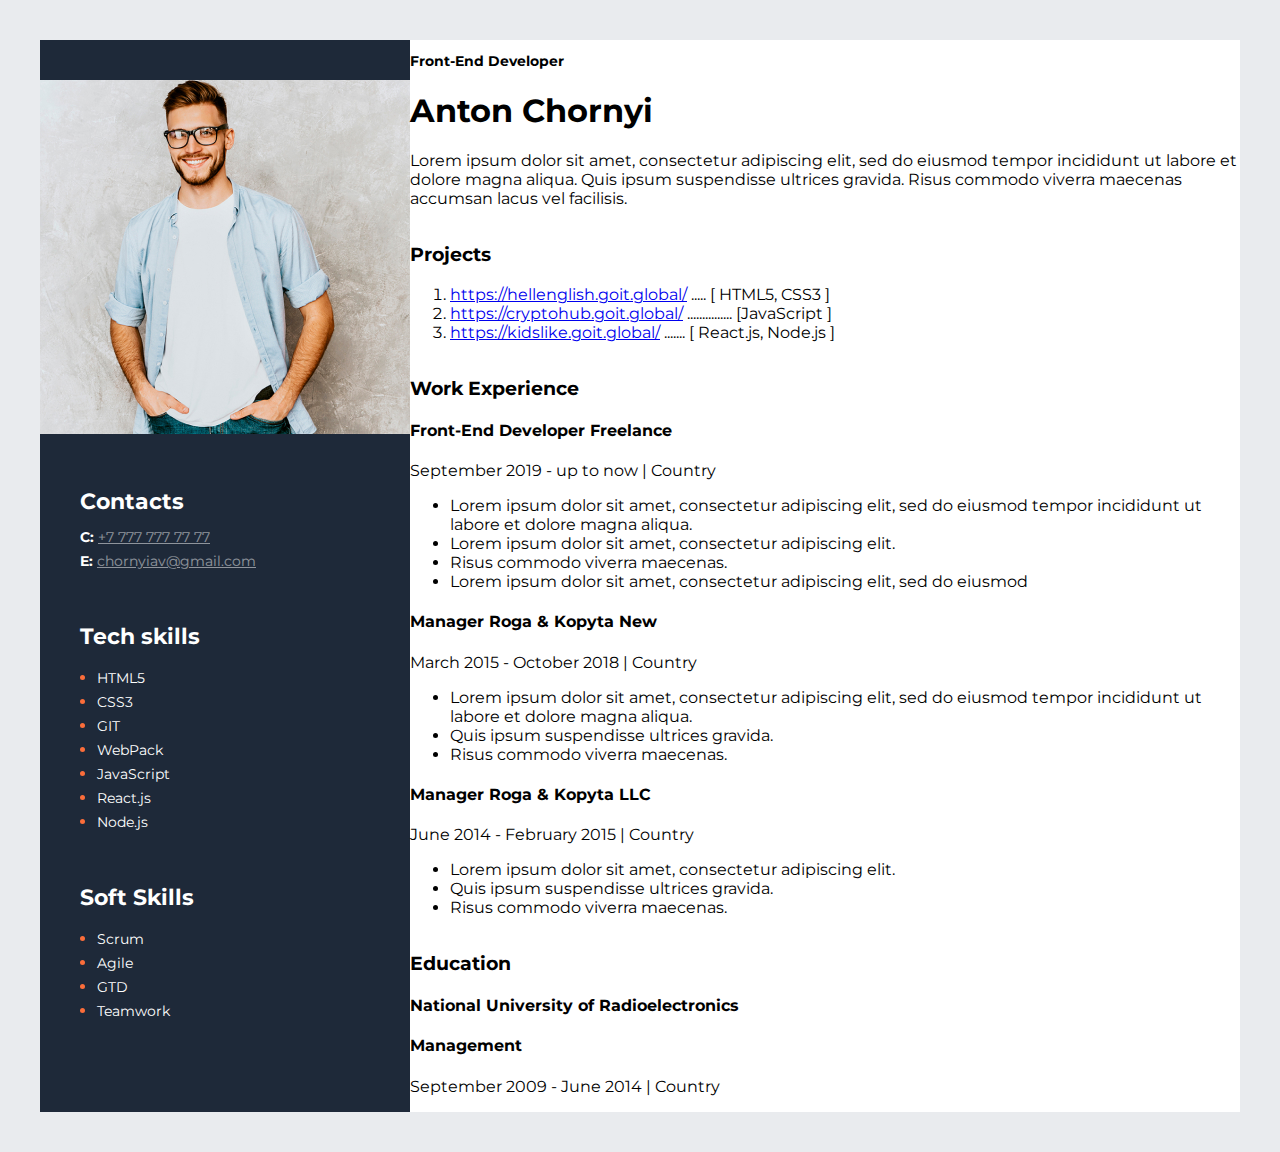
==== index.html @ 3cbfc280 "first commit" ====
<!DOCTYPE html>
<html lang="en">

<head>
  <meta charset="UTF-8">
  <meta http-equiv="X-UA-Compatible" content="IE=edge">
  <meta name="viewport" content="width=device-width, initial-scale=1.0">
  <title>My resume</title>
  <link rel="preconnect" href="https://fonts.googleapis.com">
  <link rel="preconnect" href="https://fonts.gstatic.com" crossorigin>
  <link href="https://fonts.googleapis.com/css2?family=Montserrat&display=swap" rel="stylesheet">

  <link rel="stylesheet" href="css/style.css">


</head>

<body>
  <!----main section-->
  <div class="main-conteiner">
    <!----main content section-->
    <div class="main-content-section">
      <!----about-me-section-->
      <div class="about-me-section">
        <h2 class="about-me-profession">Front-End Developer</h2>
        <h1>Anton Chornyi</h1>
        <p> Lorem ipsum dolor sit amet, consectetur adipiscing elit, sed do eiusmod tempor incididunt ut labore et
          dolore magna aliqua. Quis ipsum suspendisse ultrices gravida. Risus commodo viverra maecenas accumsan lacus
            vel facilisis. </p>

          </select>
      </div>
      <!----my-project-->
      <div class="my-project">
        <h3>Projects</h3>
        <ol>
          <li class="projects-item">
            <a href="https://hellenglish.goit.global/">https://hellenglish.goit.global/</a>
            <span>.....</span>
            <span>[ HTML5, CSS3 ]</span>
          </li>
          <li>
            <a href=" https://cryptohub.goit.global/">https://cryptohub.goit.global/</a>
            <span>...............</span>
            <span>[JavaScript ]</span>
          </li>
          <li>
            <a href="https://kidslike.goit.global/">https://kidslike.goit.global/</a>
            <span>.......</span>
            <span>[ React.js, Node.js ]</span>
          </li>
        </ol>

      </div>
      <!----my-work-experience-->
      <div class="my-work-experience">
        <h3>Work Experience</h3>
        <!----company 3-->
        <div>
          <h4>Front-End Developer Freelance</h4>
          <p>September 2019 - up to now | Country</p>
          <ul>
            <li>Lorem ipsum dolor sit amet, consectetur adipiscing elit, sed do eiusmod tempor incididunt ut labore et
              dolore magna aliqua.</li>
            <li>Lorem ipsum dolor sit amet, consectetur adipiscing elit.</li>
            <li>Risus commodo viverra maecenas.</li>
            <li>Lorem ipsum dolor sit amet, consectetur adipiscing elit, sed do eiusmod</li>
          </ul>
        </div>
        <!----company 2-->
        <div>
          <h4>Manager Roga & Kopyta New</h4>
          <p>March 2015 - October 2018 | Country</p>
          <ul>
            <li>Lorem ipsum dolor sit amet, consectetur adipiscing elit, sed do eiusmod tempor incididunt ut labore et
              dolore magna aliqua.</li>
            <li>Quis ipsum suspendisse ultrices gravida.</li>
            <li>Risus commodo viverra maecenas.</li>
        </div>
        <!----company 1-->
        <div>
          <h4>Manager Roga & Kopyta LLC</h4>
          <p>June 2014 - February 2015 | Country</p>
          <ul>
            <li>Lorem ipsum dolor sit amet, consectetur adipiscing elit. </li>
            <li>Quis ipsum suspendisse ultrices gravida.</li>
            <li>Risus commodo viverra maecenas.</li>
        </div>
      </div>
      <!----my education-->
      <div class="my-education">
        <h3>Education</h3>
        <h4>National University of Radioelectronics</h4>
        <h4>Management</h4>
        <p>September 2009 - June 2014 | Country</p>
      </div>
    </div>
    <!----sidebar section-->
    <aside class="sidebar-section">
      <img src="img/photo.jpg" alt="my photo">
      <!----contacts section-->
      <div class="contacts-section">
        <h3 class="sidebar-title">Contacts</h3>
        <div>
          <span class="contacts-section-type">C:</span>
          <a class="contacts-section-link" href="tel:+7 777 777 77 77">+7 777 777 77 77</a>
        </div>
        <div>
          <span class="contacts-section-type">E:</span>
          <a class="contacts-section-link" href="mailto:chornyiav@gmail.com">chornyiav@gmail.com</a>
        </div>
      </div>
      <!----tech skills-->
      <div class="tech-skills">
        <h3 class="sidebar-title">Tech skills</h3>
        <ul class="skills">
          <li class="skills-item"><span class="skills-item-text">HTML5</span> </li>
          <li class="skills-item"><span class="skills-item-text">CSS3</span></li>
          <li class="skills-item"><span class="skills-item-text">GIT</span></li>
          <li class="skills-item"><span class="skills-item-text">WebPack</span></li>
          <li class="skills-item"><span class="skills-item-text">JavaScript</span></li>
          <li class="skills-item"><span class="skills-item-text">React.js</span></li>
          <li class="skills-item"><span class="skills-item-text">Node.js</span></li>
        </ul>
      </div>
      <!----soft skills-->
      <div class="soft-skills">
        <h3 class="sidebar-title">Soft Skills</h3>
        <ul class="skills">
          <li class="skills-item"><span class="skills-item-text">Scrum</span></li>
          <li class="skills-item"><span class="skills-item-text">Agile</span></li>
          <li class="skills-item"><span class="skills-item-text">GTD</span></li>
          <li class="skills-item"><span class="skills-item-text">Teamwork</span></li>
        </ul>
      </div>
    </aside>
  </div>
</body>

</html>
---- css/style.css ----
body {
    font-family: 'Montserrat', sans-serif;  
    background-color:#E9EBEE ;
}

.main-conteiner{
    display: flex;
    flex-direction: row-reverse;
    width: 1200px;
    background: white;
    margin: 40px auto;
}
.about-me-profession
 {
font-size: 14px;
font-weight: 700;
color: black;
}
.main-content-section{
display: flex;
flex-direction: column ;
}
.about-me-section{
}
.my-project{ 
}
.my-work-experience{ 
}
.my-education{
}
/* sidebar-section */
.sidebar-section{
background-color: #1E2939;
padding: 40px 0px;
}
.contacts-section,.tech-skills,.soft-skills {
margin:  50px 0 0 40px;
}
.sidebar-title{

font-style: normal;
font-weight: bold;
font-size: 22px;
line-height: 27px;
color: #FFFFFF;
margin-bottom: 10px;
}
/* contacts-section */
.contacts-section-type{
    font-style: normal;
    font-weight: bold;
    font-size: 14px;
    line-height: 24px;
    color: #FFFFFF;
}
.contacts-section-link{
    font-style: normal;
    font-weight: normal;
    font-size: 14px;
    line-height: 24px;
    text-decoration-line: underline;
    color: #FFFFFF;
    opacity: 0.5;
}
/* skills */
.skills{
padding: 0 0 0 17px;
}
.skills-item{
    color: #FB6D3A;
}
.skills-item-text{
font-style: normal;
font-weight: normal;
font-size: 14px;
line-height: 24px;
color: #FFFFFF;
}
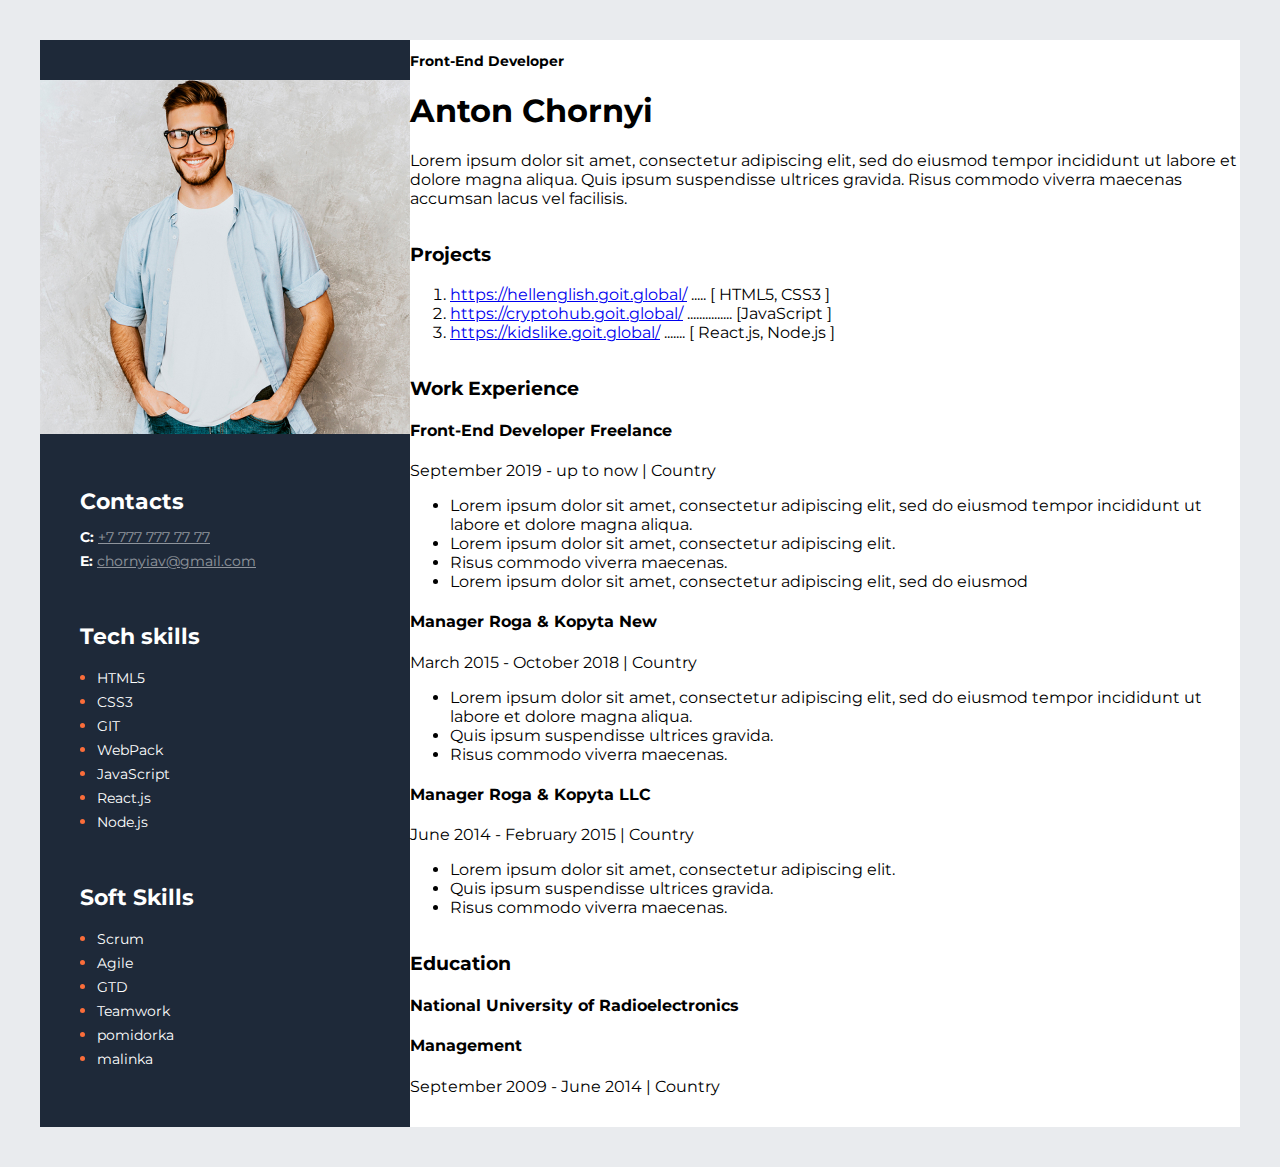
==== commit a4b32da0: "four commit" ====
--- a/index.html
+++ b/index.html
@@ -131,6 +131,8 @@
           <li class="skills-item"><span class="skills-item-text">Agile</span></li>
           <li class="skills-item"><span class="skills-item-text">GTD</span></li>
           <li class="skills-item"><span class="skills-item-text">Teamwork</span></li>
+          <li class="skills-item"><span class="skills-item-text">pomidorka</span></li>
+          <li class="skills-item"><span class="skills-item-text">malinka</span></li>
         </ul>
       </div>
     </aside>
--- a/css/style.css
+++ b/css/style.css
@@ -74,5 +74,5 @@
 font-weight: normal;
 font-size: 14px;
 line-height: 24px;
-color: #FFFFFF;
+color: #ffffff;
 }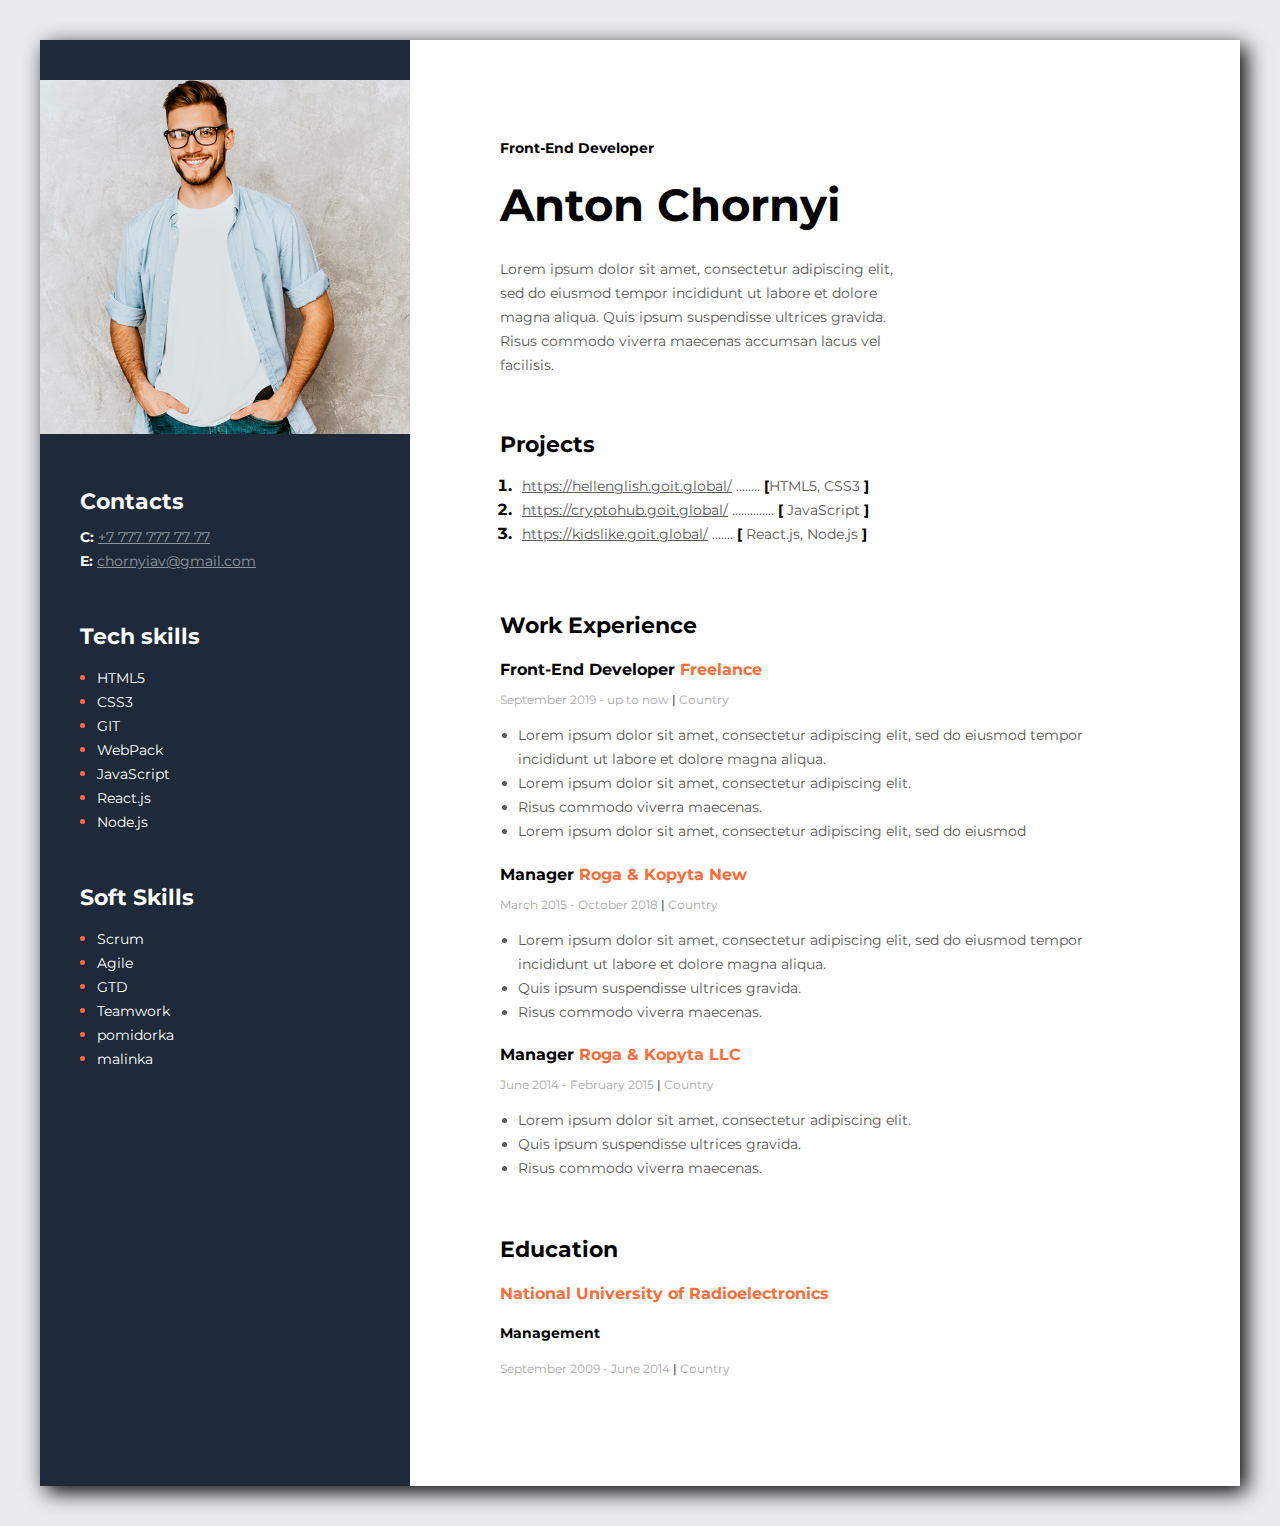
==== commit 190dd0bd: "finish" ====
--- a/index.html
+++ b/index.html
@@ -23,8 +23,8 @@
       <!----about-me-section-->
       <div class="about-me-section">
         <h2 class="about-me-profession">Front-End Developer</h2>
-        <h1>Anton Chornyi</h1>
-        <p> Lorem ipsum dolor sit amet, consectetur adipiscing elit, sed do eiusmod tempor incididunt ut labore et
+        <h1 class="about-me-name">Anton Chornyi</h1>
+        <p class="about-me-discription"> Lorem ipsum dolor sit amet, consectetur adipiscing elit, sed do eiusmod tempor incididunt ut labore et
           dolore magna aliqua. Quis ipsum suspendisse ultrices gravida. Risus commodo viverra maecenas accumsan lacus
             vel facilisis. </p>
 
@@ -32,67 +32,73 @@
       </div>
       <!----my-project-->
       <div class="my-project">
-        <h3>Projects</h3>
-        <ol>
-          <li class="projects-item">
-            <a href="https://hellenglish.goit.global/">https://hellenglish.goit.global/</a>
-            <span>.....</span>
-            <span>[ HTML5, CSS3 ]</span>
+        <h3 class="main-content-title">Projects</h3>
+        <ol class="my-project-list">
+          <li class="my-projects-item">
+            <span class="my-projects-text">
+              <a href="https://hellenglish.goit.global/" class="my-projects-link">https://hellenglish.goit.global/</a>
+              ........
+              <span class="my-projects-bracket">[</span>HTML5, CSS3 <span class="my-projects-bracket">]</span>
+          </span>
           </li>
-          <li>
-            <a href=" https://cryptohub.goit.global/">https://cryptohub.goit.global/</a>
-            <span>...............</span>
-            <span>[JavaScript ]</span>
+          <li class="my-projects-item">
+            <span class="my-projects-text">
+              <a href=" https://cryptohub.goit.global/"  class="my-projects-link">https://cryptohub.goit.global/</a>
+              ..............
+              <span class="my-projects-bracket">[</span> JavaScript <span class="my-projects-bracket">]</span> 
+          </span>
           </li>
-          <li>
-            <a href="https://kidslike.goit.global/">https://kidslike.goit.global/</a>
-            <span>.......</span>
-            <span>[ React.js, Node.js ]</span>
+          <li class="my-projects-item">
+            <span class="my-projects-text">
+            <a href="https://kidslike.goit.global/"  class="my-projects-link">https://kidslike.goit.global/</a>
+            .......
+            <span class="my-projects-bracket">[</span> React.js, Node.js <span class="my-projects-bracket">]</span>
+          </span>
           </li>
         </ol>
 
       </div>
       <!----my-work-experience-->
       <div class="my-work-experience">
-        <h3>Work Experience</h3>
+        <h3 class="main-content-title">Work Experience</h3>
         <!----company 3-->
-        <div>
-          <h4>Front-End Developer Freelance</h4>
-          <p>September 2019 - up to now | Country</p>
-          <ul>
-            <li>Lorem ipsum dolor sit amet, consectetur adipiscing elit, sed do eiusmod tempor incididunt ut labore et
+        <div class="my-work-experience-company-block" >
+          <h4 class="my-work-experience-position" >Front-End Developer <span class="my-work-experience-company">Freelance</span> </h4>
+          <p class="my-work-experience-time">September 2019 - up to now <span class="my-work-experience-line">|</span>  Country </p>
+          <ul class="my-work-experience-duties">
+            <li class="my-work-experience-duty">Lorem ipsum dolor sit amet, consectetur adipiscing elit, sed do eiusmod tempor incididunt ut labore et
               dolore magna aliqua.</li>
-            <li>Lorem ipsum dolor sit amet, consectetur adipiscing elit.</li>
-            <li>Risus commodo viverra maecenas.</li>
-            <li>Lorem ipsum dolor sit amet, consectetur adipiscing elit, sed do eiusmod</li>
+            <li class="my-work-experience-duty">Lorem ipsum dolor sit amet, consectetur adipiscing elit.</li>
+            <li class="my-work-experience-duty">Risus commodo viverra maecenas.</li>
+            <li class="my-work-experience-duty">Lorem ipsum dolor sit amet, consectetur adipiscing elit, sed do eiusmod</li>
           </ul>
         </div>
         <!----company 2-->
-        <div>
-          <h4>Manager Roga & Kopyta New</h4>
-          <p>March 2015 - October 2018 | Country</p>
-          <ul>
-            <li>Lorem ipsum dolor sit amet, consectetur adipiscing elit, sed do eiusmod tempor incididunt ut labore et
+        <div class="my-work-experience-company-block" >
+          <h4 class="my-work-experience-position">Manager  <span class="my-work-experience-company"> Roga & Kopyta New</span></h4>
+          <p class="my-work-experience-time">March 2015 - October 2018 <span class="my-work-experience-line">|</span> Country</p>
+          <ul class="my-work-experience-duties">
+            <li class="my-work-experience-duty">Lorem ipsum dolor sit amet, consectetur adipiscing elit, sed do eiusmod tempor incididunt ut labore et
               dolore magna aliqua.</li>
-            <li>Quis ipsum suspendisse ultrices gravida.</li>
-            <li>Risus commodo viverra maecenas.</li>
+            <li class="my-work-experience-duty">Quis ipsum suspendisse ultrices gravida.</li>
+            <li class="my-work-experience-duty">Risus commodo viverra maecenas.</li>
         </div>
         <!----company 1-->
-        <div>
-          <h4>Manager Roga & Kopyta LLC</h4>
-          <p>June 2014 - February 2015 | Country</p>
-          <ul>
-            <li>Lorem ipsum dolor sit amet, consectetur adipiscing elit. </li>
-            <li>Quis ipsum suspendisse ultrices gravida.</li>
-            <li>Risus commodo viverra maecenas.</li>
+        <div class="my-work-experience-company-block" > 
+          <h4 class="my-work-experience-position">Manager <span class="my-work-experience-company">Roga & Kopyta LLC</span> </h4>
+          <p class="my-work-experience-time">June 2014 - February 2015 <span class="my-work-experience-line">|</span> Country</p>
+          <ul class="my-work-experience-duties">
+            <li class="my-work-experience-duty">Lorem ipsum dolor sit amet, consectetur adipiscing elit. </li>
+            <li class="my-work-experience-duty">Quis ipsum suspendisse ultrices gravida.</li>
+            <li class="my-work-experience-duty">Risus commodo viverra maecenas.</li>
         </div>
       </div>
       <!----my education-->
       <div class="my-education">
-        <h3>Education</h3>
-        <h4>National University of Radioelectronics</h4>
-        <h4>Management</h4>
-        <p>September 2009 - June 2014 | Country</p>
+        <h3 class="main-content-title">Education</h3>
+        <h4 class="my-work-experience-company">National University of Radioelectronics</h4>
+        <h4 class="my-education-1">Management</h4>
+        <p class="my-work-experience-time">September 2009 - June 2014 <span class="my-work-experience-line">|</span> Country</p>
       </div>
     </div>
     <!----sidebar section-->
--- a/css/style.css
+++ b/css/style.css
@@ -1,6 +1,7 @@
 body {
     font-family: 'Montserrat', sans-serif;  
     background-color:#E9EBEE ;
+  
 }
 
 .main-conteiner{
@@ -9,24 +10,143 @@
     width: 1200px;
     background: white;
     margin: 40px auto;
+
+    box-shadow: 6px 6px 20px
+}
+/* main content section */
+.main-content-section{
+    padding: 100px 90px 100px 90px;
+}
+/* about me section */
+.about-me-section{
+margin-bottom : 40px;
 }
 .about-me-profession
  {
-font-size: 14px;
-font-weight: 700;
-color: black;
+    font-style: normal;
+    font-weight: bold;
+    font-size: 14px;
+    line-height: 17px;
+    color: #000000;
+    margin:  0px 0px 20px 0px;
 }
-.main-content-section{
-display: flex;
-flex-direction: column ;
+.about-me-name{
+    font-style: normal;
+    font-weight: bold;
+    font-size: 45px;
+    line-height: 55px;
+    color: #000000;
+    margin:  0px 0px 25px 0px;
 }
-.about-me-section{
+.about-me-discription{
+    width: 400px;
+    font-style: normal;
+    font-weight: normal;
+    font-size: 14px;
+    line-height: 24px;
+    color: #595959;
 }
+.main-content-section
+{
+    display: flex;
+    flex-direction: column ;
+}
+
+/* main-content-title*/
+.main-content-title{
+    font-style: normal;
+    font-weight: bold;
+    font-size: 22px;
+    line-height: 27px;
+    color: #000000;
+    margin:0px 0px 10px 0px;
+}
+/* my-project section */
 .my-project{ 
+margin-bottom: 50px;
+}
+.my-project-list{
+    padding: 0px 0px 0px 17px;
+}
+.my-projects-item{
+    color: #000000;  
+    font-weight: bold;
+}
+.my-projects-text{
+    font-style: normal;
+    font-weight: normal;
+    font-size: 14px;
+    line-height: 24px;
+    color: #595959;
+    margin-left: 5px;
+}
+.my-projects-link{
+    font-style: normal;
+    font-weight: normal;
+    font-size: 14px;
+    line-height: 24px;
+    color: #595959;  
+}
+.my-projects-bracket{
+    font-style: normal;
+    font-weight: bold;
+    font-size: 14px;
+    line-height: 24px;
+    color: #000000;
 }
 .my-work-experience{ 
+margin-bottom: 40px;
 }
-.my-education{
+.my-work-experience-company{
+    font-style: normal;
+    font-weight: bold;
+    font-size: 16px;
+    line-height: 20px;
+color: #FB6D3A;
+}
+.my-work-experience-position{
+    font-style: normal;
+    font-weight: bold;
+    font-size: 16px;
+    line-height: 20px;
+    color: #000000;
+    margin-bottom: 10px;
+}
+.my-work-experience-time{
+    font-style: normal;
+    font-weight: normal;
+    font-size: 12px;
+    line-height: 15px;
+    color: #A8A8A8;
+    margin-bottom: 10px;
+}
+.my-work-experience-line{
+    font-style: normal;
+font-weight: normal;
+font-size: 12px;
+line-height: 15px;
+color: #000000;
+}
+.my-work-experience-duties{
+padding-left: 18px;
+}
+.my-work-experience-duty{
+    font-style: normal;
+    font-weight: normal;
+    font-size: 14px;
+    line-height: 24px;
+    color: #595959;
+}
+.my-work-experience-company-block{
+    margin-bottom: 15px;
+} 
+
+.my-education-1{
+    font-style: normal;
+    font-weight: bold;
+    font-size: 14px;
+    line-height: 17px;
+    color: #000000;
 }
 /* sidebar-section */
 .sidebar-section{
@@ -34,16 +154,16 @@
 padding: 40px 0px;
 }
 .contacts-section,.tech-skills,.soft-skills {
-margin:  50px 0 0 40px;
+    margin:  50px 0 0 40px;
 }
 .sidebar-title{
 
-font-style: normal;
-font-weight: bold;
-font-size: 22px;
-line-height: 27px;
-color: #FFFFFF;
-margin-bottom: 10px;
+    font-style: normal;
+    font-weight: bold;
+    font-size: 22px;
+    line-height: 27px;
+    color: #FFFFFF;
+    margin-bottom: 10px;
 }
 /* contacts-section */
 .contacts-section-type{
@@ -64,15 +184,15 @@
 }
 /* skills */
 .skills{
-padding: 0 0 0 17px;
+    padding: 0 0 0 17px;
 }
 .skills-item{
     color: #FB6D3A;
 }
 .skills-item-text{
-font-style: normal;
-font-weight: normal;
-font-size: 14px;
-line-height: 24px;
-color: #ffffff;
+    font-style: normal;
+    font-weight: normal;
+    font-size: 14px;
+    line-height: 24px;
+    color: #ffffff;
 }